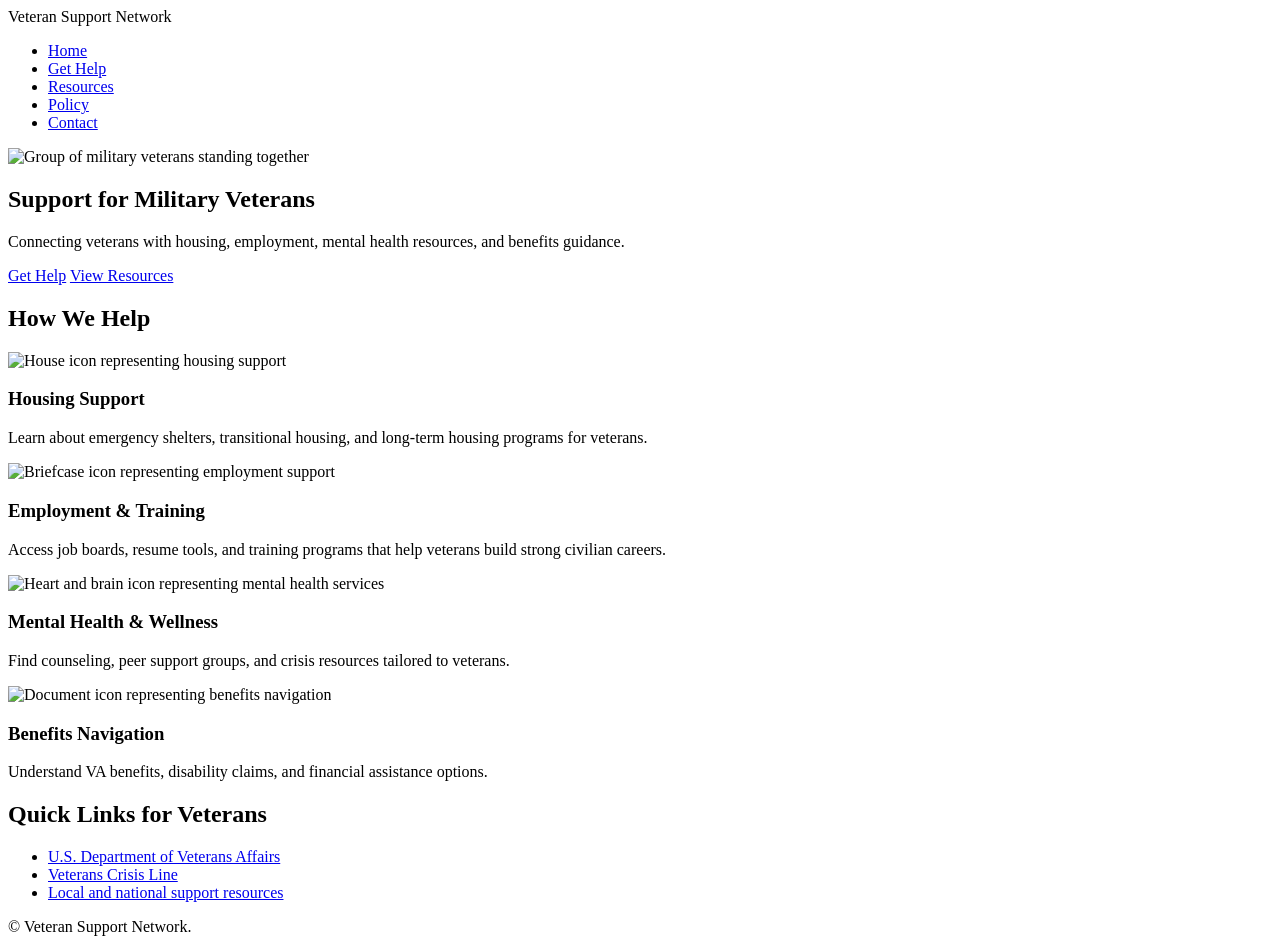
==== index.html @ c66232f2 "Add initial index.html for Veteran Support Network index.html with APA citations" ====
<!DOCTYPE html>
<html lang="en">
<head>
  <meta charset="UTF-8">
  <title>Veteran Support Network – Home</title>
  <meta name="description" content="Support services for military veterans including housing, jobs, and mental health resources.">
  <meta name="viewport" content="width=device-width, initial-scale=1">
  <link rel="stylesheet" href="css/styles.css">
  <script src="javascript/script.js" defer></script>
</head>

<body>
<div class="page-wrapper">

<header class="site-header">
  <div class="logo">Veteran Support Network</div>
  <nav aria-label="Main navigation">
    <ul class="nav-list">
      <li><a href="index.html" aria-current="page">Home</a></li>
      <li><a href="get-help.html">Get Help</a></li>
      <li><a href="resources.html">Resources</a></li>
      <li><a href="policy.html">Policy</a></li>
      <li><a href="contact.html">Contact</a></li>
    </ul>
  </nav>
</header>

<main>

<!-- APA: Photographer Unknown. (n.d.). *Group of military veterans standing together* [Photograph]. Pexels. https://www.pexels.com/photo/group-of-veterans-standing-together-1231234/ -->
<section class="hero">
  <div class="hero-overlay">
    <img src="images/hero-veterans.jpg" alt="Group of military veterans standing together" class="hero-img">
    <div class="hero-content">
      <h1>Support for Military Veterans</h1>
      <p>Connecting veterans with housing, employment, mental health resources, and benefits guidance.</p>
      <div class="hero-actions">
        <a class="btn primary" href="get-help.html">Get Help</a>
        <a class="btn secondary" href="resources.html">View Resources</a>
      </div>
    </div>
  </div>
</section>

<section class="section">
  <h2>How We Help</h2>

  <div class="cards">

    <!-- APA: Freepik. (n.d.). *House icon* [PNG]. Flaticon. https://www.flaticon.com/free-icon/house_1946488 -->
    <article class="card">
      <img src="images/icon-housing.png" alt="House icon representing housing support">
      <h3>Housing Support</h3>
      <p>Learn about emergency shelters, transitional housing, and long-term housing programs for veterans.</p>
    </article>

    <!-- APA: Freepik. (n.d.). *Briefcase icon* [PNG]. Flaticon. https://www.flaticon.com/free-icon/briefcase_182839 -->
    <article class="card">
      <img src="images/icon-employment.png" alt="Briefcase icon representing employment support">
      <h3>Employment & Training</h3>
      <p>Access job boards, resume tools, and training programs that help veterans build strong civilian careers.</p>
    </article>

    <!-- APA: Freepik. (n.d.). *Mental health icon* [PNG]. Flaticon. https://www.flaticon.com/free-icon/mental-health_2965726 -->
    <article class="card">
      <img src="images/icon-mentalhealth.png" alt="Heart and brain icon representing mental health services">
      <h3>Mental Health & Wellness</h3>
      <p>Find counseling, peer support groups, and crisis resources tailored to veterans.</p>
    </article>

    <!-- APA: Freepik. (n.d.). *Document icon* [PNG]. Flaticon. https://www.flaticon.com/free-icon/document_313195 -->
    <article class="card">
      <img src="images/icon-benefits.png" alt="Document icon representing benefits navigation">
      <h3>Benefits Navigation</h3>
      <p>Understand VA benefits, disability claims, and financial assistance options.</p>
    </article>

  </div>
</section>

<section class="section alt">
  <h2>Quick Links for Veterans</h2>
  <ul>
    <li><a href="https://www.va.gov" target="_blank" rel="noopener">U.S. Department of Veterans Affairs</a></li>
    <li><a href="https://www.veteranscrisisline.net" target="_blank" rel="noopener">Veterans Crisis Line</a></li>
    <li><a href="resources.html">Local and national support resources</a></li>
  </ul>
</section>

</main>

<footer class="site-footer">
  <p>&copy; <span id="year"></span> Veteran Support Network.</p>
</footer>

</div>
</body>
</html>
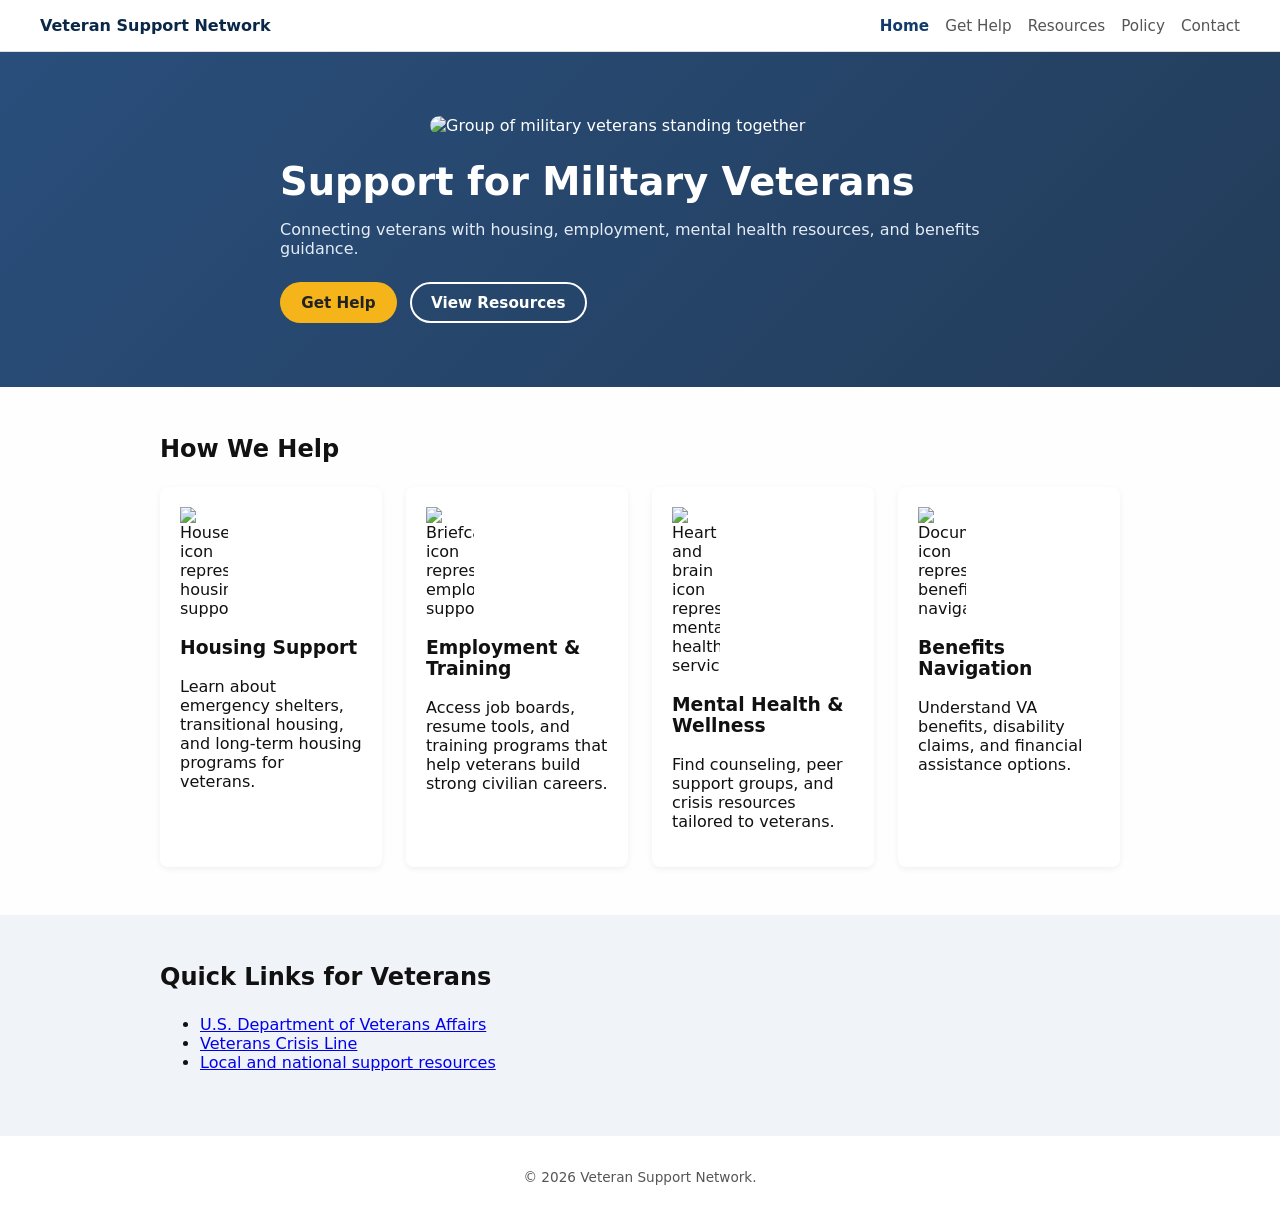
==== commit 596a34b4: "modified" ====
--- a/index.html
+++ b/index.html
@@ -10,6 +10,7 @@
 </head>
 
 <body>
+<a class="skip-link" href="#main-content">Skip to main content</a>
 <div class="page-wrapper">
 
 <header class="site-header">
@@ -25,7 +26,7 @@
   </nav>
 </header>
 
-<main>
+<main id="main-content">
 
 <!-- APA: Photographer Unknown. (n.d.). *Group of military veterans standing together* [Photograph]. Pexels. https://www.pexels.com/photo/group-of-veterans-standing-together-1231234/ -->
 <section class="hero">
@@ -81,8 +82,8 @@
 <section class="section alt">
   <h2>Quick Links for Veterans</h2>
   <ul>
-    <li><a href="https://www.va.gov" target="_blank" rel="noopener">U.S. Department of Veterans Affairs</a></li>
-    <li><a href="https://www.veteranscrisisline.net" target="_blank" rel="noopener">Veterans Crisis Line</a></li>
+    <li><a href="https://www.va.gov" target="_blank" rel="noopener noreferrer">U.S. Department of Veterans Affairs</a></li>
+    <li><a href="https://www.veteranscrisisline.net" target="_blank" rel="noopener noreferrer">Veterans Crisis Line</a></li>
     <li><a href="resources.html">Local and national support resources</a></li>
   </ul>
 </section>
--- a/css/styles.css
+++ b/css/styles.css
@@ -0,0 +1,292 @@
+/* styles.css
+   Main stylesheet for Veteran Support Network
+*/
+
+/* Color variables chosen for strong contrast and consistency */
+:root {
+  --primary: #123b6d;
+  --primary-dark: #0b2747;
+  --accent: #f4b41a;
+  --bg: #f5f7fa;
+  --text: #111111;
+  --muted: #555555;
+  --white: #ffffff;
+}
+
+/* Global reset */
+*,
+*::before,
+*::after {
+  box-sizing: border-box;
+}
+
+body {
+  margin: 0;
+  font-family: system-ui, -apple-system, BlinkMacSystemFont, "Segoe UI", sans-serif;
+  color: var(--text);
+  background-color: var(--bg);
+  /* Background image requirement */
+  background-image: url("../images/background-flag.jpg");
+  background-size: cover;
+  background-attachment: fixed;
+  background-position: center;
+}
+
+/* Wrapper to improve readability over background image */
+.page-wrapper {
+  min-height: 100vh;
+  background-color: rgba(255, 255, 255, 0.92);
+  display: flex;
+  flex-direction: column;
+}
+
+/* Header and navigation */
+/* Using class .site-header instead of header element selector so we can reuse styles on any header if needed */
+.site-header {
+  display: flex;
+  justify-content: space-between;
+  align-items: center;
+  padding: 0.75rem 1.5rem;
+  background-color: var(--white);
+  border-bottom: 1px solid #dddddd;
+}
+
+.logo {
+  font-weight: 700;
+  color: var(--primary-dark);
+}
+
+.nav-list {
+  list-style: none;
+  display: flex;
+  gap: 1rem;
+  margin: 0;
+  padding: 0;
+}
+
+.nav-list a {
+  text-decoration: none;
+  color: var(--muted);
+  font-size: 0.95rem;
+}
+
+.nav-list a:hover,
+.nav-list a[aria-current="page"] {
+  color: var(--primary);
+  font-weight: 600;
+}
+
+/* Hero section */
+.hero {
+  position: relative;
+  color: var(--white);
+}
+
+.hero-img {
+  display: block;
+  margin: 0 auto 1.5rem;
+  width: 70%;
+  max-width: 420px;
+  height: auto;
+  border-radius: 12px;
+}
+
+.hero-overlay {
+  background: linear-gradient(135deg, rgba(18, 59, 109, 0.9), rgba(11, 39, 71, 0.9));
+  padding: 3rem 1.5rem;
+}
+
+.hero-content {
+  max-width: 720px;
+  margin: 0 auto;
+}
+
+.hero h1 {
+  margin-top: 0;
+  margin-bottom: 0.75rem;
+  font-size: 2rem;
+}
+
+.hero p {
+  margin-bottom: 1.5rem;
+  color: #e4ecf7;
+}
+
+.hero-actions .btn {
+  margin-right: 0.5rem;
+}
+
+/* Sections */
+.section {
+  padding: 2.5rem 1.5rem;
+}
+
+.section.alt {
+  background-color: #f0f3f8;
+}
+
+.section h1,
+.section h2 {
+  max-width: 960px;
+  margin: 0 auto 1.5rem auto;
+}
+
+.section p,
+.section ul,
+.section table {
+  max-width: 960px;
+  margin-left: auto;
+  margin-right: auto;
+}
+
+/* Cards layout */
+.cards {
+  max-width: 960px;
+  margin: 0 auto;
+  display: grid;
+  grid-template-columns: repeat(auto-fit, minmax(220px, 1fr));
+  gap: 1.5rem;
+}
+
+.card {
+  background-color: var(--white);
+  border-radius: 8px;
+  padding: 1.25rem;
+  box-shadow: 0 2px 6px rgba(0, 0, 0, 0.06);
+}
+
+.card img {
+  max-width: 48px;
+  display: block;
+  margin-bottom: 0.75rem;
+}
+
+/* Buttons */
+.btn {
+  display: inline-block;
+  padding: 0.6rem 1.2rem;
+  border-radius: 999px;
+  border: 2px solid transparent;
+  font-weight: 600;
+  font-size: 0.95rem;
+  cursor: pointer;
+  text-decoration: none;
+}
+
+.btn.primary {
+  background-color: var(--accent);
+  color: #222222;
+}
+
+.btn.primary:hover {
+  background-color: #ffd45a;
+}
+
+.btn.secondary {
+  background-color: transparent;
+  color: var(--white);
+  border-color: var(--white);
+}
+
+.btn.secondary:hover {
+  background-color: rgba(255, 255, 255, 0.15);
+}
+
+/* Table */
+.resource-table {
+  width: 100%;
+  border-collapse: collapse;
+  margin-top: 1.5rem;
+}
+
+.resource-table caption {
+  font-weight: 600;
+  margin-bottom: 0.5rem;
+}
+
+.resource-table th,
+.resource-table td {
+  border: 1px solid #cccccc;
+  padding: 0.75rem;
+  text-align: left;
+}
+
+.resource-table th {
+  background-color: #e3e9f3;
+}
+
+/* Contact form */
+.contact-form {
+  max-width: 600px;
+  margin: 1.5rem auto 0 auto;
+  display: grid;
+  gap: 1rem;
+}
+
+.contact-form label {
+  display: block;
+  font-size: 0.95rem;
+}
+
+.contact-form input,
+.contact-form select,
+.contact-form textarea {
+  width: 100%;
+  padding: 0.6rem;
+  margin-top: 0.25rem;
+  border-radius: 4px;
+  border: 1px solid #cccccc;
+  font: inherit;
+}
+
+.skip-link {
+  position: absolute;
+  top: 0;
+  left: 0;
+  padding: 0.75rem 1rem;
+  background: #123b6d;
+  color: #ffffff;
+  z-index: 1000;
+  transform: translateY(-120%);
+  transition: transform 0.2s ease;
+}
+
+.skip-link:focus {
+  transform: translateY(0);
+}
+
+.form-feedback {
+  margin-top: 0.75rem;
+  font-size: 0.9rem;
+  color: var(--primary-dark);
+}
+
+/* Footer */
+.site-footer {
+  margin-top: auto;
+  text-align: center;
+  padding: 1.25rem 1.5rem;
+  font-size: 0.85rem;
+  color: var(--muted);
+  background-color: var(--white);
+}
+
+/* Responsive design */
+/* Mobile-first; adjust for larger screens */
+@media (min-width: 768px) {
+  .hero-overlay {
+    padding: 4rem 2.5rem;
+  }
+
+  .hero h1 {
+    font-size: 2.4rem;
+  }
+
+  .site-header {
+    padding: 1rem 2.5rem;
+  }
+
+  .section {
+    padding: 3rem 2.5rem;
+  }
+}
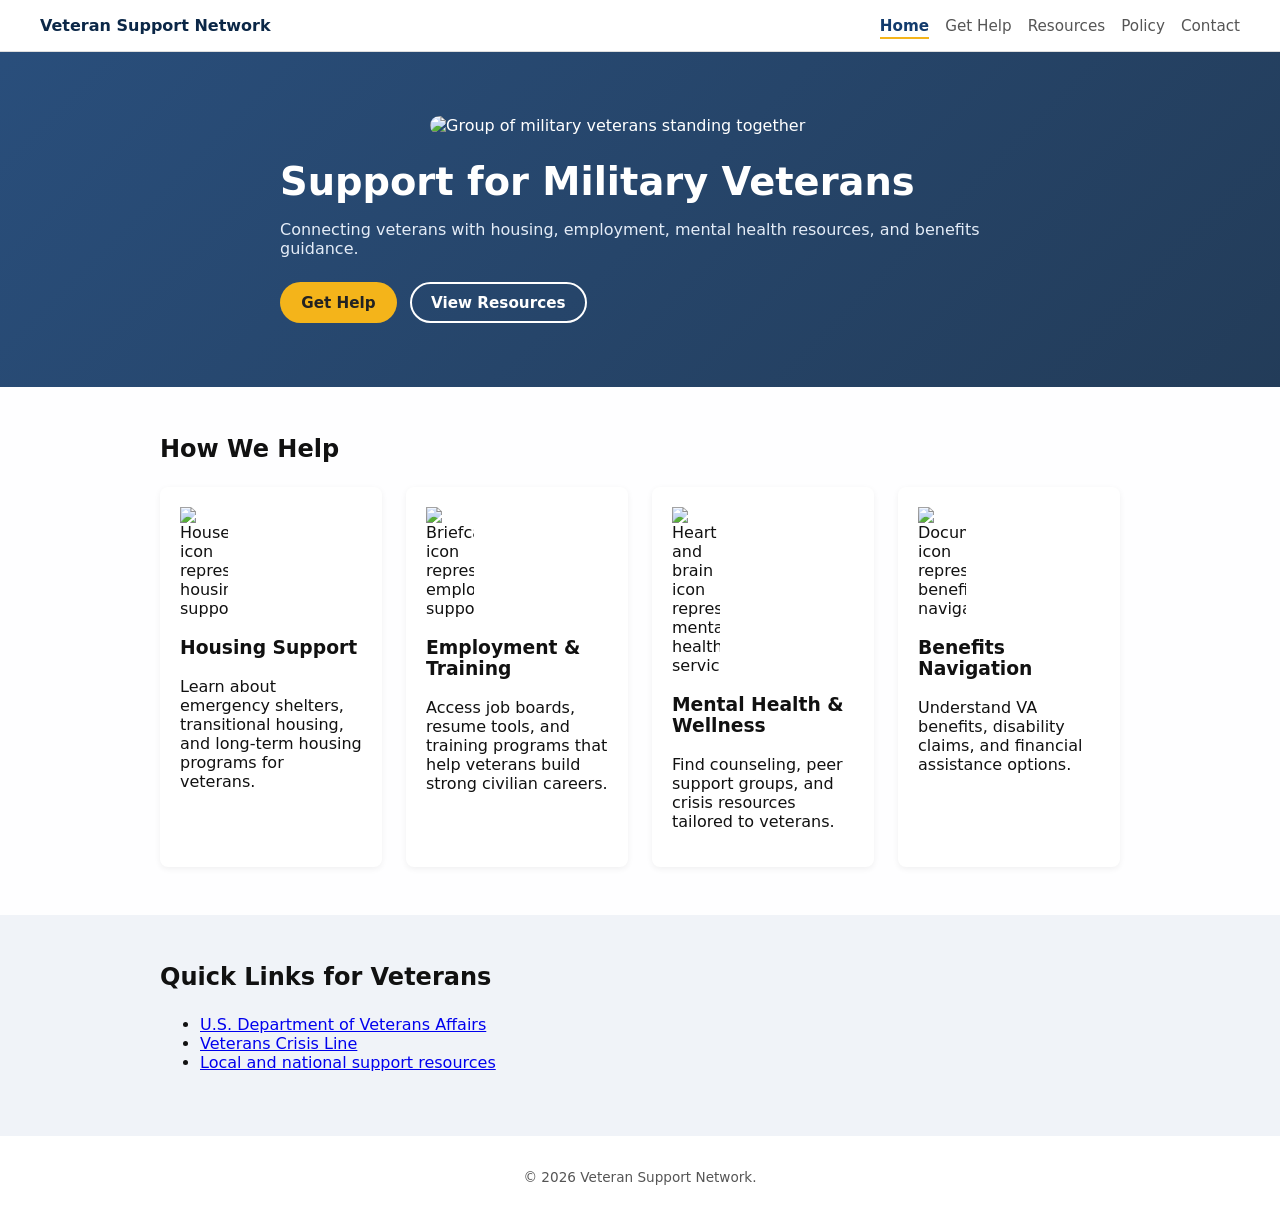
==== commit e97878bc: "finale" ====
--- a/index.html
+++ b/index.html
@@ -5,6 +5,7 @@
   <title>Veteran Support Network – Home</title>
   <meta name="description" content="Support services for military veterans including housing, jobs, and mental health resources.">
   <meta name="viewport" content="width=device-width, initial-scale=1">
+  <link rel="canonical" href="/index.html">
   <link rel="stylesheet" href="css/styles.css">
   <script src="javascript/script.js" defer></script>
 </head>
--- a/css/styles.css
+++ b/css/styles.css
@@ -73,7 +73,9 @@
 .nav-list a:hover,
 .nav-list a[aria-current="page"] {
   color: var(--primary);
-  font-weight: 600;
+  font-weight: 700;
+  border-bottom: 2px solid var(--accent);
+  padding-bottom: 0.1rem;
 }
 
 /* Hero section */
